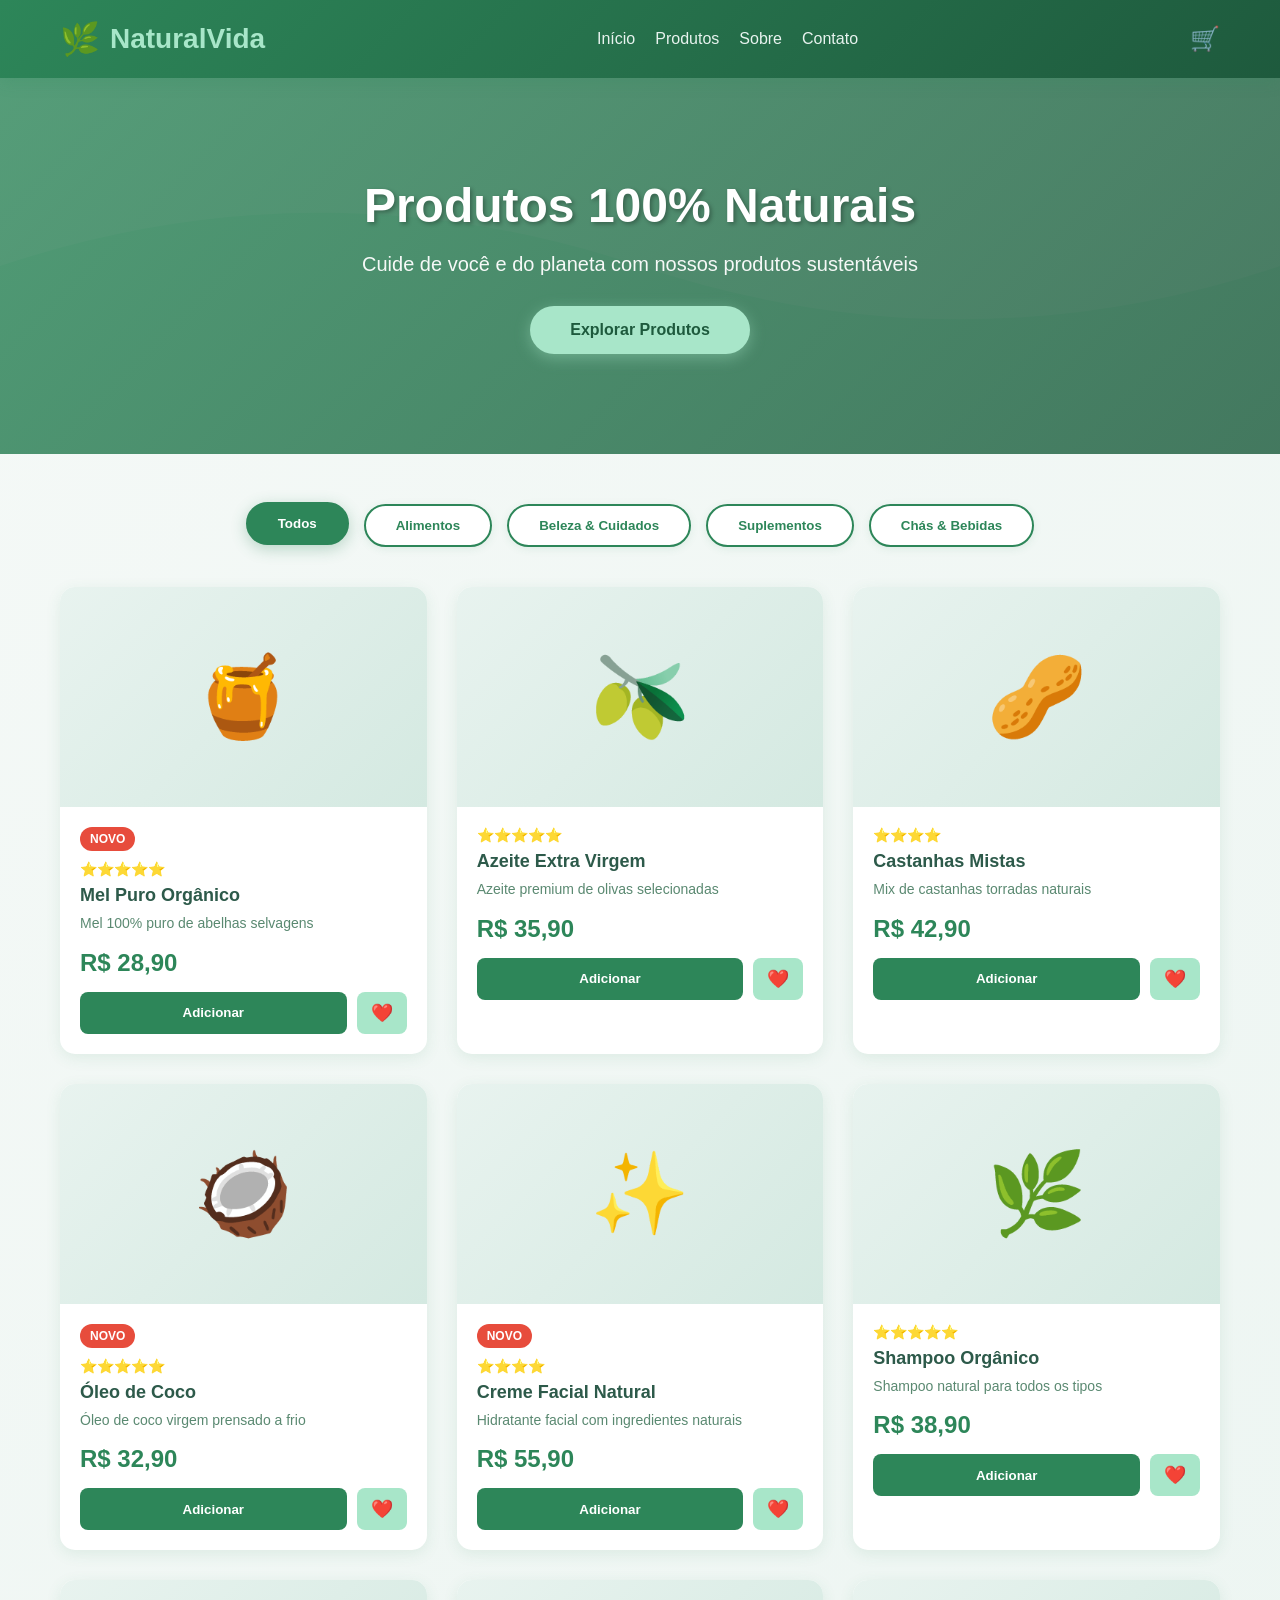
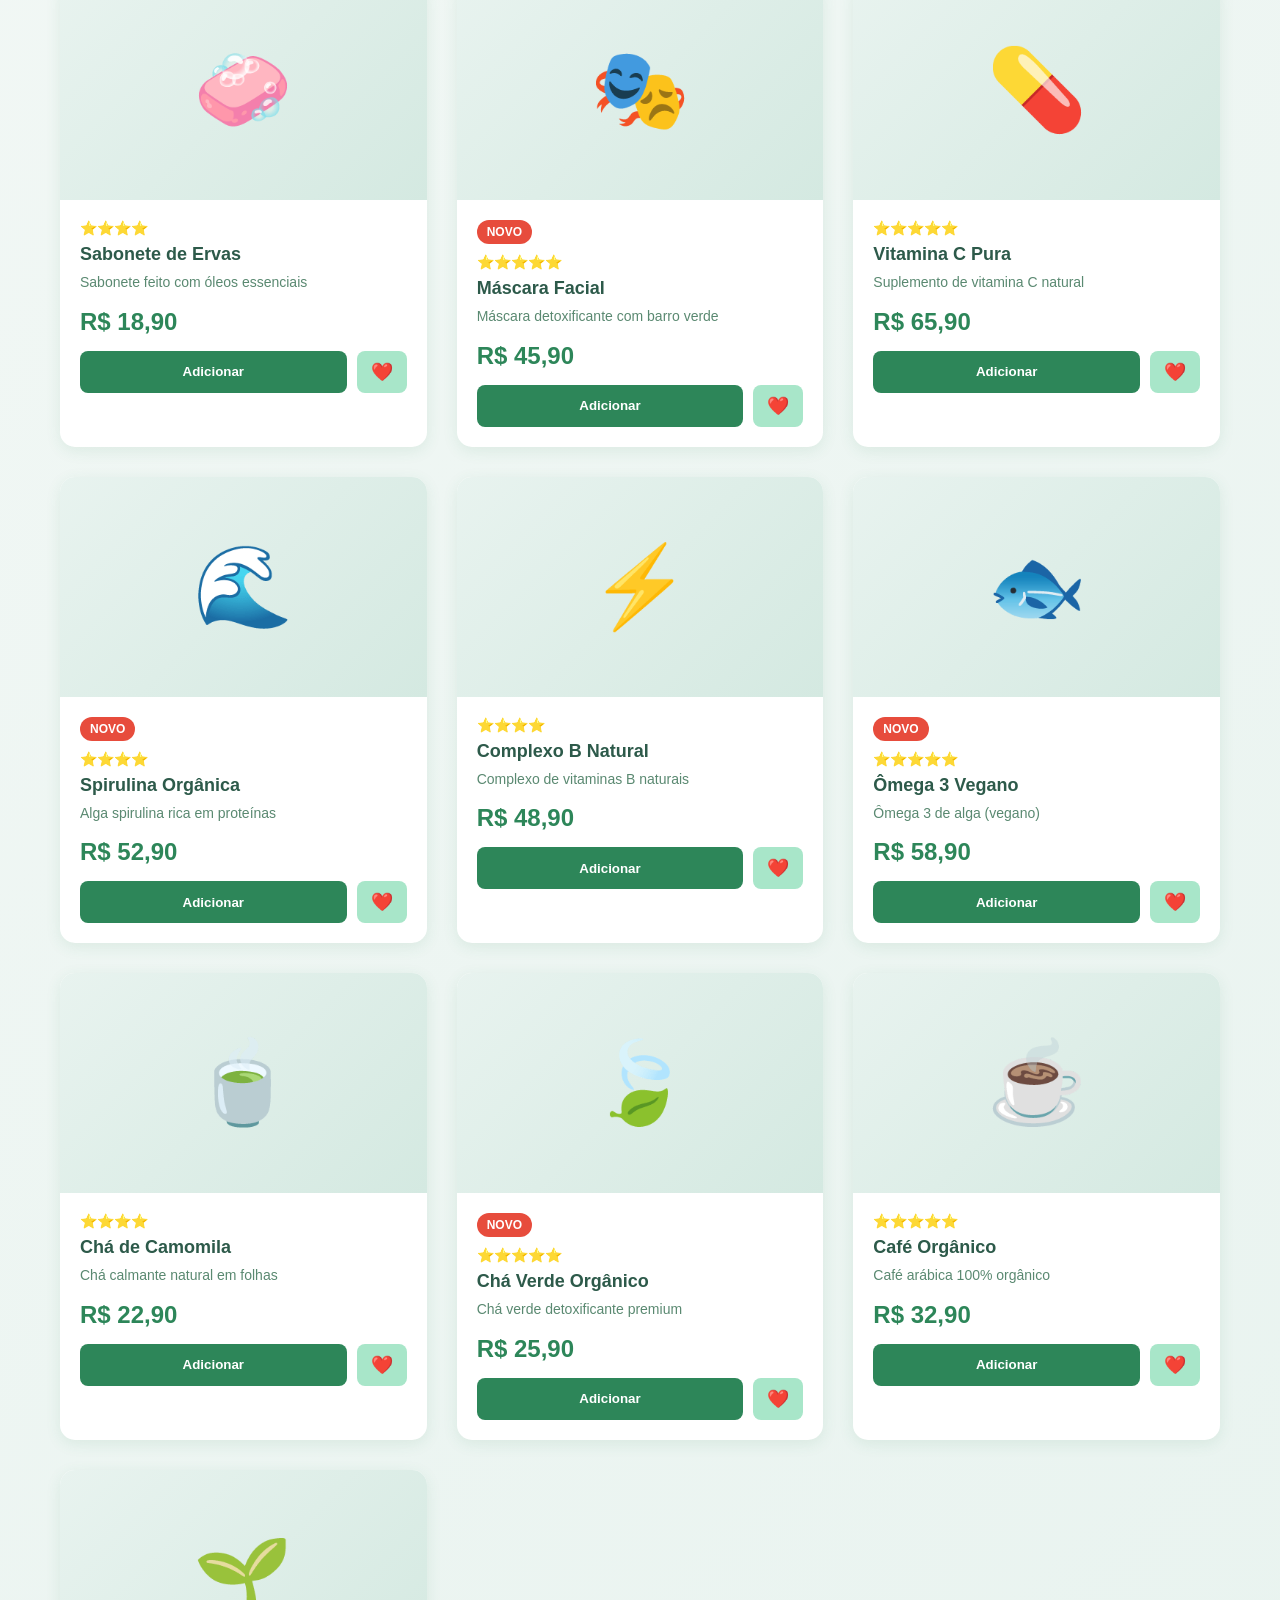
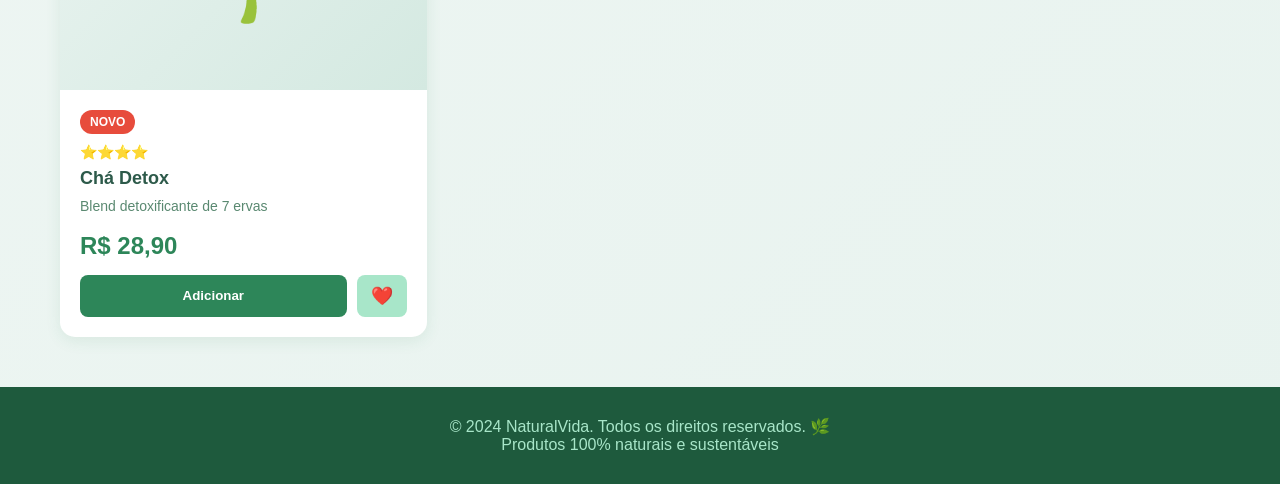
==== index.html @ 9b054f7f "a" ====
<!DOCTYPE html>
<html lang="pt-BR">
<head>
    <meta charset="UTF-8">
    <meta name="viewport" content="width=device-width, initial-scale=1.0">
    <title>NaturalVida - Produtos Naturais</title>
    <style>
        * {
            margin: 0;
            padding: 0;
            box-sizing: border-box;
        }

        body {
            font-family: 'Segoe UI', Tahoma, Geneva, Verdana, sans-serif;
            background: linear-gradient(135deg, #f5f9f7 0%, #e8f3ef 100%);
            color: #2d5a4a;
            min-height: 100vh;
        }

        header {
            background: linear-gradient(135deg, #2d8659 0%, #1e5a3d 100%);
            padding: 20px 0;
            box-shadow: 0 4px 15px rgba(45, 134, 89, 0.2);
            position: sticky;
            top: 0;
            z-index: 100;
        }

        .header-content {
            max-width: 1200px;
            margin: 0 auto;
            padding: 0 20px;
            display: flex;
            justify-content: space-between;
            align-items: center;
        }

        .logo {
            font-size: 28px;
            font-weight: bold;
            color: #a8e6c9;
            display: flex;
            align-items: center;
            gap: 10px;
        }

        .logo::before {
            content: "🌿";
            font-size: 32px;
        }

        .nav-links {
            display: flex;
            gap: 20px;
        }

        .nav-links a {
            color: #e8f3ef;
            text-decoration: none;
            transition: color 0.3s;
            font-weight: 500;
        }

        .nav-links a:hover {
            color: #a8e6c9;
        }

        .cart-icon {
            color: #a8e6c9;
            font-size: 24px;
            cursor: pointer;
            transition: transform 0.3s;
        }

        .cart-icon:hover {
            transform: scale(1.2);
        }

        .hero {
            background: linear-gradient(135deg, rgba(45, 134, 89, 0.8) 0%, rgba(30, 90, 61, 0.8) 100%), 
                        url('data:image/svg+xml,<svg xmlns="http://www.w3.org/2000/svg" viewBox="0 0 1200 600"><path fill="%23a8e6c955" d="M0 300 Q300 200 600 300 T1200 300 L1200 600 L0 600 Z"/></svg>');
            background-size: cover;
            background-position: center;
            padding: 100px 20px;
            text-align: center;
            color: white;
        }

        .hero h1 {
            font-size: 48px;
            margin-bottom: 20px;
            text-shadow: 2px 2px 4px rgba(0, 0, 0, 0.3);
        }

        .hero p {
            font-size: 20px;
            margin-bottom: 30px;
            opacity: 0.95;
        }

        .cta-button {
            background: #a8e6c9;
            color: #1e5a3d;
            border: none;
            padding: 15px 40px;
            font-size: 16px;
            border-radius: 50px;
            cursor: pointer;
            font-weight: bold;
            transition: all 0.3s;
            box-shadow: 0 4px 15px rgba(168, 230, 201, 0.4);
        }

        .cta-button:hover {
            transform: translateY(-2px);
            box-shadow: 0 6px 20px rgba(168, 230, 201, 0.6);
        }

        .categories {
            max-width: 1200px;
            margin: 50px auto;
            padding: 0 20px;
        }

        .category-tabs {
            display: flex;
            gap: 15px;
            margin-bottom: 40px;
            flex-wrap: wrap;
            justify-content: center;
        }

        .tab-button {
            background: white;
            border: 2px solid #2d8659;
            color: #2d8659;
            padding: 12px 30px;
            border-radius: 25px;
            cursor: pointer;
            font-weight: bold;
            transition: all 0.3s;
            box-shadow: 0 2px 8px rgba(45, 134, 89, 0.1);
        }

        .tab-button:hover,
        .tab-button.active {
            background: #2d8659;
            color: white;
            transform: translateY(-2px);
            box-shadow: 0 4px 15px rgba(45, 134, 89, 0.3);
        }

        .products-grid {
            display: grid;
            grid-template-columns: repeat(auto-fill, minmax(280px, 1fr));
            gap: 30px;
            animation: fadeIn 0.5s ease-in;
        }

        @keyframes fadeIn {
            from {
                opacity: 0;
                transform: translateY(20px);
            }
            to {
                opacity: 1;
                transform: translateY(0);
            }
        }

        .product-card {
            background: white;
            border-radius: 15px;
            overflow: hidden;
            box-shadow: 0 4px 15px rgba(45, 134, 89, 0.1);
            transition: all 0.3s;
            cursor: pointer;
        }

        .product-card:hover {
            transform: translateY(-8px);
            box-shadow: 0 8px 25px rgba(45, 134, 89, 0.2);
        }

        .product-image {
            width: 100%;
            height: 220px;
            background: linear-gradient(135deg, #e8f3ef 0%, #d4e9e1 100%);
            display: flex;
            align-items: center;
            justify-content: center;
            font-size: 80px;
            overflow: hidden;
        }

        .product-info {
            padding: 20px;
        }

        .product-name {
            font-size: 18px;
            font-weight: bold;
            color: #2d5a4a;
            margin-bottom: 8px;
        }

        .product-description {
            color: #5a8971;
            font-size: 14px;
            margin-bottom: 15px;
            line-height: 1.4;
        }

        .product-price {
            font-size: 24px;
            color: #2d8659;
            font-weight: bold;
            margin-bottom: 15px;
        }

        .product-footer {
            display: flex;
            gap: 10px;
        }

        .add-to-cart {
            flex: 1;
            background: #2d8659;
            color: white;
            border: none;
            padding: 10px;
            border-radius: 8px;
            cursor: pointer;
            font-weight: bold;
            transition: all 0.3s;
        }

        .add-to-cart:hover {
            background: #1e5a3d;
        }

        .wishlist-btn {
            width: 50px;
            background: #a8e6c9;
            color: #2d8659;
            border: none;
            padding: 10px;
            border-radius: 8px;
            cursor: pointer;
            font-size: 18px;
            transition: all 0.3s;
        }

        .wishlist-btn:hover {
            background: #2d8659;
            color: #a8e6c9;
        }

        .badge {
            background: #e74c3c;
            color: white;
            padding: 5px 10px;
            border-radius: 20px;
            font-size: 12px;
            font-weight: bold;
            display: inline-block;
            margin-bottom: 10px;
        }

        footer {
            background: #1e5a3d;
            color: #a8e6c9;
            text-align: center;
            padding: 30px 20px;
            margin-top: 50px;
        }

        .hidden {
            display: none;
        }

        .rating {
            color: #f39c12;
            font-size: 14px;
            margin-bottom: 8px;
        }
    </style>
</head>
<body>
    <header>
        <div class="header-content">
            <div class="logo">NaturalVida</div>
            <nav class="nav-links">
                <a href="#home">Início</a>
                <a href="#produtos">Produtos</a>
                <a href="#sobre">Sobre</a>
                <a href="#contato">Contato</a>
            </nav>
            <div class="cart-icon">🛒</div>
        </div>
    </header>

    <section class="hero" id="home">
        <h1>Produtos 100% Naturais</h1>
        <p>Cuide de você e do planeta com nossos produtos sustentáveis</p>
        <button class="cta-button" onclick="document.getElementById('produtos').scrollIntoView({behavior: 'smooth'})">Explorar Produtos</button>
    </section>

    <section class="categories" id="produtos">
        <div class="category-tabs">
            <button class="tab-button active" onclick="filtrarProdutos('todos')">Todos</button>
            <button class="tab-button" onclick="filtrarProdutos('alimentos')">Alimentos</button>
            <button class="tab-button" onclick="filtrarProdutos('beleza')">Beleza & Cuidados</button>
            <button class="tab-button" onclick="filtrarProdutos('suplementos')">Suplementos</button>
            <button class="tab-button" onclick="filtrarProdutos('chás')">Chás & Bebidas</button>
        </div>

        <div class="products-grid" id="productsGrid">
            <!-- Produtos serão inseridos aqui via JavaScript -->
        </div>
    </section>

    <footer>
        <p>&copy; 2024 NaturalVida. Todos os direitos reservados. 🌿</p>
        <p>Produtos 100% naturais e sustentáveis</p>
    </footer>

    <script>
        const produtos = [
            { id: 1, nome: 'Mel Puro Orgânico', categoria: 'alimentos', preco: 'R$ 28,90', emoji: '🍯', descricao: 'Mel 100% puro de abelhas selvagens', novo: true, rating: '⭐⭐⭐⭐⭐' },
            { id: 2, nome: 'Azeite Extra Virgem', categoria: 'alimentos', preco: 'R$ 35,90', emoji: '🫒', descricao: 'Azeite premium de olivas selecionadas', novo: false, rating: '⭐⭐⭐⭐⭐' },
            { id: 3, nome: 'Castanhas Mistas', categoria: 'alimentos', preco: 'R$ 42,90', emoji: '🥜', descricao: 'Mix de castanhas torradas naturais', novo: false, rating: '⭐⭐⭐⭐' },
            { id: 4, nome: 'Óleo de Coco', categoria: 'alimentos', preco: 'R$ 32,90', emoji: '🥥', descricao: 'Óleo de coco virgem prensado a frio', novo: true, rating: '⭐⭐⭐⭐⭐' },
            
            { id: 5, nome: 'Creme Facial Natural', categoria: 'beleza', preco: 'R$ 55,90', emoji: '✨', descricao: 'Hidratante facial com ingredientes naturais', novo: true, rating: '⭐⭐⭐⭐' },
            { id: 6, nome: 'Shampoo Orgânico', categoria: 'beleza', preco: 'R$ 38,90', emoji: '🌿', descricao: 'Shampoo natural para todos os tipos', novo: false, rating: '⭐⭐⭐⭐⭐' },
            { id: 7, nome: 'Sabonete de Ervas', categoria: 'beleza', preco: 'R$ 18,90', emoji: '🧼', descricao: 'Sabonete feito com óleos essenciais', novo: false, rating: '⭐⭐⭐⭐' },
            { id: 8, nome: 'Máscara Facial', categoria: 'beleza', preco: 'R$ 45,90', emoji: '🎭', descricao: 'Máscara detoxificante com barro verde', novo: true, rating: '⭐⭐⭐⭐⭐' },
            
            { id: 9, nome: 'Vitamina C Pura', categoria: 'suplementos', preco: 'R$ 65,90', emoji: '💊', descricao: 'Suplemento de vitamina C natural', novo: false, rating: '⭐⭐⭐⭐⭐' },
            { id: 10, nome: 'Spirulina Orgânica', categoria: 'suplementos', preco: 'R$ 52,90', emoji: '🌊', descricao: 'Alga spirulina rica em proteínas', novo: true, rating: '⭐⭐⭐⭐' },
            { id: 11, nome: 'Complexo B Natural', categoria: 'suplementos', preco: 'R$ 48,90', emoji: '⚡', descricao: 'Complexo de vitaminas B naturais', novo: false, rating: '⭐⭐⭐⭐' },
            { id: 12, nome: 'Ômega 3 Vegano', categoria: 'suplementos', preco: 'R$ 58,90', emoji: '🐟', descricao: 'Ômega 3 de alga (vegano)', novo: true, rating: '⭐⭐⭐⭐⭐' },
            
            { id: 13, nome: 'Chá de Camomila', categoria: 'chás', preco: 'R$ 22,90', emoji: '🍵', descricao: 'Chá calmante natural em folhas', novo: false, rating: '⭐⭐⭐⭐' },
            { id: 14, nome: 'Chá Verde Orgânico', categoria: 'chás', preco: 'R$ 25,90', emoji: '🍃', descricao: 'Chá verde detoxificante premium', novo: true, rating: '⭐⭐⭐⭐⭐' },
            { id: 15, nome: 'Café Orgânico', categoria: 'chás', preco: 'R$ 32,90', emoji: '☕', descricao: 'Café arábica 100% orgânico', novo: false, rating: '⭐⭐⭐⭐⭐' },
            { id: 16, nome: 'Chá Detox', categoria: 'chás', preco: 'R$ 28,90', emoji: '🌱', descricao: 'Blend detoxificante de 7 ervas', novo: true, rating: '⭐⭐⭐⭐' },
        ];

        let categoriaAtiva = 'todos';

        function renderizarProdutos(produtos) {
            const grid = document.getElementById('productsGrid');
            grid.innerHTML = produtos.map(produto => `
                <div class="product-card">
                    <div class="product-image">${produto.emoji}</div>
                    <div class="product-info">
                        ${produto.novo ? '<span class="badge">NOVO</span>' : ''}
                        <div class="rating">${produto.rating}</div>
                        <div class="product-name">${produto.nome}</div>
                        <div class="product-description">${produto.descricao}</div>
                        <div class="product-price">${produto.preco}</div>
                        <div class="product-footer">
                            <button class="add-to-cart" onclick="adicionarCarrinho('${produto.nome}')">Adicionar</button>
                            <button class="wishlist-btn" onclick="adicionarFavorito('${produto.nome}')">❤️</button>
                        </div>
                    </div>
                </div>
            `).join('');
        }

        function filtrarProdutos(categoria) {
            categoriaAtiva = categoria;
            
            document.querySelectorAll('.tab-button').forEach(btn => btn.classList.remove('active'));
            event.target.classList.add('active');
            
            const filtrados = categoria === 'todos' ? produtos : produtos.filter(p => p.categoria === categoria);
            renderizarProdutos(filtrados);
        }

        function adicionarCarrinho(nome) {
            alert(`✅ ${nome} adicionado ao carrinho!`);
        }

        function adicionarFavorito(nome) {
            alert(`❤️ ${nome} adicionado aos favoritos!`);
        }

        // Renderizar produtos ao carregar a página
        renderizarProdutos(produtos);
    </script>
</body>
</html>
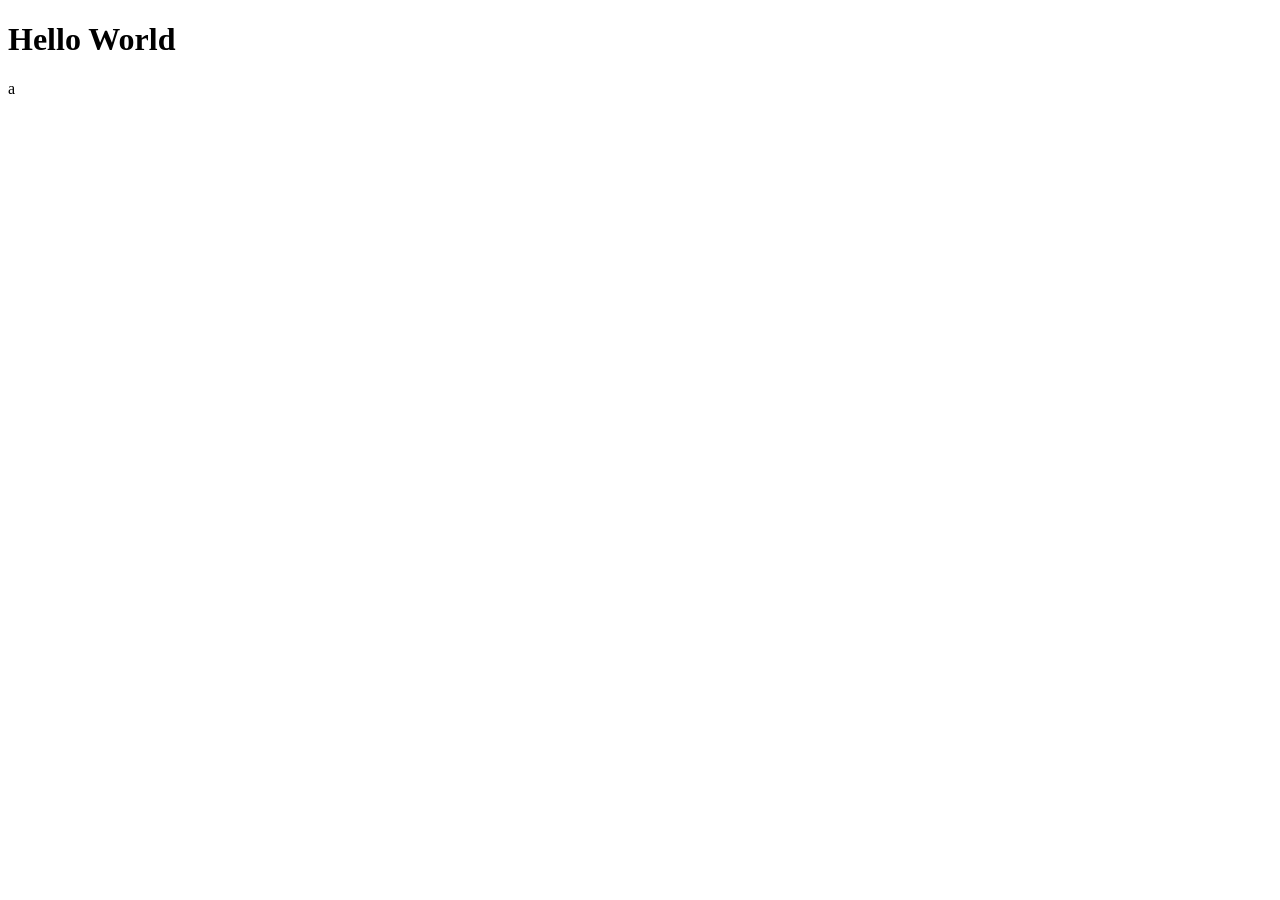
==== commit 4244d856: "b" ====
--- a/index.html
+++ b/index.html
@@ -1,396 +1,11 @@
 <!DOCTYPE html>
-<html lang="pt-BR">
+<html lang="en">
 <head>
     <meta charset="UTF-8">
     <meta name="viewport" content="width=device-width, initial-scale=1.0">
-    <title>NaturalVida - Produtos Naturais</title>
-    <style>
-        * {
-            margin: 0;
-            padding: 0;
-            box-sizing: border-box;
-        }
-
-        body {
-            font-family: 'Segoe UI', Tahoma, Geneva, Verdana, sans-serif;
-            background: linear-gradient(135deg, #f5f9f7 0%, #e8f3ef 100%);
-            color: #2d5a4a;
-            min-height: 100vh;
-        }
-
-        header {
-            background: linear-gradient(135deg, #2d8659 0%, #1e5a3d 100%);
-            padding: 20px 0;
-            box-shadow: 0 4px 15px rgba(45, 134, 89, 0.2);
-            position: sticky;
-            top: 0;
-            z-index: 100;
-        }
-
-        .header-content {
-            max-width: 1200px;
-            margin: 0 auto;
-            padding: 0 20px;
-            display: flex;
-            justify-content: space-between;
-            align-items: center;
-        }
-
-        .logo {
-            font-size: 28px;
-            font-weight: bold;
-            color: #a8e6c9;
-            display: flex;
-            align-items: center;
-            gap: 10px;
-        }
-
-        .logo::before {
-            content: "🌿";
-            font-size: 32px;
-        }
-
-        .nav-links {
-            display: flex;
-            gap: 20px;
-        }
-
-        .nav-links a {
-            color: #e8f3ef;
-            text-decoration: none;
-            transition: color 0.3s;
-            font-weight: 500;
-        }
-
-        .nav-links a:hover {
-            color: #a8e6c9;
-        }
-
-        .cart-icon {
-            color: #a8e6c9;
-            font-size: 24px;
-            cursor: pointer;
-            transition: transform 0.3s;
-        }
-
-        .cart-icon:hover {
-            transform: scale(1.2);
-        }
-
-        .hero {
-            background: linear-gradient(135deg, rgba(45, 134, 89, 0.8) 0%, rgba(30, 90, 61, 0.8) 100%), 
-                        url('data:image/svg+xml,<svg xmlns="http://www.w3.org/2000/svg" viewBox="0 0 1200 600"><path fill="%23a8e6c955" d="M0 300 Q300 200 600 300 T1200 300 L1200 600 L0 600 Z"/></svg>');
-            background-size: cover;
-            background-position: center;
-            padding: 100px 20px;
-            text-align: center;
-            color: white;
-        }
-
-        .hero h1 {
-            font-size: 48px;
-            margin-bottom: 20px;
-            text-shadow: 2px 2px 4px rgba(0, 0, 0, 0.3);
-        }
-
-        .hero p {
-            font-size: 20px;
-            margin-bottom: 30px;
-            opacity: 0.95;
-        }
-
-        .cta-button {
-            background: #a8e6c9;
-            color: #1e5a3d;
-            border: none;
-            padding: 15px 40px;
-            font-size: 16px;
-            border-radius: 50px;
-            cursor: pointer;
-            font-weight: bold;
-            transition: all 0.3s;
-            box-shadow: 0 4px 15px rgba(168, 230, 201, 0.4);
-        }
-
-        .cta-button:hover {
-            transform: translateY(-2px);
-            box-shadow: 0 6px 20px rgba(168, 230, 201, 0.6);
-        }
-
-        .categories {
-            max-width: 1200px;
-            margin: 50px auto;
-            padding: 0 20px;
-        }
-
-        .category-tabs {
-            display: flex;
-            gap: 15px;
-            margin-bottom: 40px;
-            flex-wrap: wrap;
-            justify-content: center;
-        }
-
-        .tab-button {
-            background: white;
-            border: 2px solid #2d8659;
-            color: #2d8659;
-            padding: 12px 30px;
-            border-radius: 25px;
-            cursor: pointer;
-            font-weight: bold;
-            transition: all 0.3s;
-            box-shadow: 0 2px 8px rgba(45, 134, 89, 0.1);
-        }
-
-        .tab-button:hover,
-        .tab-button.active {
-            background: #2d8659;
-            color: white;
-            transform: translateY(-2px);
-            box-shadow: 0 4px 15px rgba(45, 134, 89, 0.3);
-        }
-
-        .products-grid {
-            display: grid;
-            grid-template-columns: repeat(auto-fill, minmax(280px, 1fr));
-            gap: 30px;
-            animation: fadeIn 0.5s ease-in;
-        }
-
-        @keyframes fadeIn {
-            from {
-                opacity: 0;
-                transform: translateY(20px);
-            }
-            to {
-                opacity: 1;
-                transform: translateY(0);
-            }
-        }
-
-        .product-card {
-            background: white;
-            border-radius: 15px;
-            overflow: hidden;
-            box-shadow: 0 4px 15px rgba(45, 134, 89, 0.1);
-            transition: all 0.3s;
-            cursor: pointer;
-        }
-
-        .product-card:hover {
-            transform: translateY(-8px);
-            box-shadow: 0 8px 25px rgba(45, 134, 89, 0.2);
-        }
-
-        .product-image {
-            width: 100%;
-            height: 220px;
-            background: linear-gradient(135deg, #e8f3ef 0%, #d4e9e1 100%);
-            display: flex;
-            align-items: center;
-            justify-content: center;
-            font-size: 80px;
-            overflow: hidden;
-        }
-
-        .product-info {
-            padding: 20px;
-        }
-
-        .product-name {
-            font-size: 18px;
-            font-weight: bold;
-            color: #2d5a4a;
-            margin-bottom: 8px;
-        }
-
-        .product-description {
-            color: #5a8971;
-            font-size: 14px;
-            margin-bottom: 15px;
-            line-height: 1.4;
-        }
-
-        .product-price {
-            font-size: 24px;
-            color: #2d8659;
-            font-weight: bold;
-            margin-bottom: 15px;
-        }
-
-        .product-footer {
-            display: flex;
-            gap: 10px;
-        }
-
-        .add-to-cart {
-            flex: 1;
-            background: #2d8659;
-            color: white;
-            border: none;
-            padding: 10px;
-            border-radius: 8px;
-            cursor: pointer;
-            font-weight: bold;
-            transition: all 0.3s;
-        }
-
-        .add-to-cart:hover {
-            background: #1e5a3d;
-        }
-
-        .wishlist-btn {
-            width: 50px;
-            background: #a8e6c9;
-            color: #2d8659;
-            border: none;
-            padding: 10px;
-            border-radius: 8px;
-            cursor: pointer;
-            font-size: 18px;
-            transition: all 0.3s;
-        }
-
-        .wishlist-btn:hover {
-            background: #2d8659;
-            color: #a8e6c9;
-        }
-
-        .badge {
-            background: #e74c3c;
-            color: white;
-            padding: 5px 10px;
-            border-radius: 20px;
-            font-size: 12px;
-            font-weight: bold;
-            display: inline-block;
-            margin-bottom: 10px;
-        }
-
-        footer {
-            background: #1e5a3d;
-            color: #a8e6c9;
-            text-align: center;
-            padding: 30px 20px;
-            margin-top: 50px;
-        }
-
-        .hidden {
-            display: none;
-        }
-
-        .rating {
-            color: #f39c12;
-            font-size: 14px;
-            margin-bottom: 8px;
-        }
-    </style>
+    <title>Document</title>
 </head>
 <body>
-    <header>
-        <div class="header-content">
-            <div class="logo">NaturalVida</div>
-            <nav class="nav-links">
-                <a href="#home">Início</a>
-                <a href="#produtos">Produtos</a>
-                <a href="#sobre">Sobre</a>
-                <a href="#contato">Contato</a>
-            </nav>
-            <div class="cart-icon">🛒</div>
-        </div>
-    </header>
-
-    <section class="hero" id="home">
-        <h1>Produtos 100% Naturais</h1>
-        <p>Cuide de você e do planeta com nossos produtos sustentáveis</p>
-        <button class="cta-button" onclick="document.getElementById('produtos').scrollIntoView({behavior: 'smooth'})">Explorar Produtos</button>
-    </section>
-
-    <section class="categories" id="produtos">
-        <div class="category-tabs">
-            <button class="tab-button active" onclick="filtrarProdutos('todos')">Todos</button>
-            <button class="tab-button" onclick="filtrarProdutos('alimentos')">Alimentos</button>
-            <button class="tab-button" onclick="filtrarProdutos('beleza')">Beleza & Cuidados</button>
-            <button class="tab-button" onclick="filtrarProdutos('suplementos')">Suplementos</button>
-            <button class="tab-button" onclick="filtrarProdutos('chás')">Chás & Bebidas</button>
-        </div>
-
-        <div class="products-grid" id="productsGrid">
-            <!-- Produtos serão inseridos aqui via JavaScript -->
-        </div>
-    </section>
-
-    <footer>
-        <p>&copy; 2024 NaturalVida. Todos os direitos reservados. 🌿</p>
-        <p>Produtos 100% naturais e sustentáveis</p>
-    </footer>
-
-    <script>
-        const produtos = [
-            { id: 1, nome: 'Mel Puro Orgânico', categoria: 'alimentos', preco: 'R$ 28,90', emoji: '🍯', descricao: 'Mel 100% puro de abelhas selvagens', novo: true, rating: '⭐⭐⭐⭐⭐' },
-            { id: 2, nome: 'Azeite Extra Virgem', categoria: 'alimentos', preco: 'R$ 35,90', emoji: '🫒', descricao: 'Azeite premium de olivas selecionadas', novo: false, rating: '⭐⭐⭐⭐⭐' },
-            { id: 3, nome: 'Castanhas Mistas', categoria: 'alimentos', preco: 'R$ 42,90', emoji: '🥜', descricao: 'Mix de castanhas torradas naturais', novo: false, rating: '⭐⭐⭐⭐' },
-            { id: 4, nome: 'Óleo de Coco', categoria: 'alimentos', preco: 'R$ 32,90', emoji: '🥥', descricao: 'Óleo de coco virgem prensado a frio', novo: true, rating: '⭐⭐⭐⭐⭐' },
-            
-            { id: 5, nome: 'Creme Facial Natural', categoria: 'beleza', preco: 'R$ 55,90', emoji: '✨', descricao: 'Hidratante facial com ingredientes naturais', novo: true, rating: '⭐⭐⭐⭐' },
-            { id: 6, nome: 'Shampoo Orgânico', categoria: 'beleza', preco: 'R$ 38,90', emoji: '🌿', descricao: 'Shampoo natural para todos os tipos', novo: false, rating: '⭐⭐⭐⭐⭐' },
-            { id: 7, nome: 'Sabonete de Ervas', categoria: 'beleza', preco: 'R$ 18,90', emoji: '🧼', descricao: 'Sabonete feito com óleos essenciais', novo: false, rating: '⭐⭐⭐⭐' },
-            { id: 8, nome: 'Máscara Facial', categoria: 'beleza', preco: 'R$ 45,90', emoji: '🎭', descricao: 'Máscara detoxificante com barro verde', novo: true, rating: '⭐⭐⭐⭐⭐' },
-            
-            { id: 9, nome: 'Vitamina C Pura', categoria: 'suplementos', preco: 'R$ 65,90', emoji: '💊', descricao: 'Suplemento de vitamina C natural', novo: false, rating: '⭐⭐⭐⭐⭐' },
-            { id: 10, nome: 'Spirulina Orgânica', categoria: 'suplementos', preco: 'R$ 52,90', emoji: '🌊', descricao: 'Alga spirulina rica em proteínas', novo: true, rating: '⭐⭐⭐⭐' },
-            { id: 11, nome: 'Complexo B Natural', categoria: 'suplementos', preco: 'R$ 48,90', emoji: '⚡', descricao: 'Complexo de vitaminas B naturais', novo: false, rating: '⭐⭐⭐⭐' },
-            { id: 12, nome: 'Ômega 3 Vegano', categoria: 'suplementos', preco: 'R$ 58,90', emoji: '🐟', descricao: 'Ômega 3 de alga (vegano)', novo: true, rating: '⭐⭐⭐⭐⭐' },
-            
-            { id: 13, nome: 'Chá de Camomila', categoria: 'chás', preco: 'R$ 22,90', emoji: '🍵', descricao: 'Chá calmante natural em folhas', novo: false, rating: '⭐⭐⭐⭐' },
-            { id: 14, nome: 'Chá Verde Orgânico', categoria: 'chás', preco: 'R$ 25,90', emoji: '🍃', descricao: 'Chá verde detoxificante premium', novo: true, rating: '⭐⭐⭐⭐⭐' },
-            { id: 15, nome: 'Café Orgânico', categoria: 'chás', preco: 'R$ 32,90', emoji: '☕', descricao: 'Café arábica 100% orgânico', novo: false, rating: '⭐⭐⭐⭐⭐' },
-            { id: 16, nome: 'Chá Detox', categoria: 'chás', preco: 'R$ 28,90', emoji: '🌱', descricao: 'Blend detoxificante de 7 ervas', novo: true, rating: '⭐⭐⭐⭐' },
-        ];
-
-        let categoriaAtiva = 'todos';
-
-        function renderizarProdutos(produtos) {
-            const grid = document.getElementById('productsGrid');
-            grid.innerHTML = produtos.map(produto => `
-                <div class="product-card">
-                    <div class="product-image">${produto.emoji}</div>
-                    <div class="product-info">
-                        ${produto.novo ? '<span class="badge">NOVO</span>' : ''}
-                        <div class="rating">${produto.rating}</div>
-                        <div class="product-name">${produto.nome}</div>
-                        <div class="product-description">${produto.descricao}</div>
-                        <div class="product-price">${produto.preco}</div>
-                        <div class="product-footer">
-                            <button class="add-to-cart" onclick="adicionarCarrinho('${produto.nome}')">Adicionar</button>
-                            <button class="wishlist-btn" onclick="adicionarFavorito('${produto.nome}')">❤️</button>
-                        </div>
-                    </div>
-                </div>
-            `).join('');
-        }
-
-        function filtrarProdutos(categoria) {
-            categoriaAtiva = categoria;
-            
-            document.querySelectorAll('.tab-button').forEach(btn => btn.classList.remove('active'));
-            event.target.classList.add('active');
-            
-            const filtrados = categoria === 'todos' ? produtos : produtos.filter(p => p.categoria === categoria);
-            renderizarProdutos(filtrados);
-        }
-
-        function adicionarCarrinho(nome) {
-            alert(`✅ ${nome} adicionado ao carrinho!`);
-        }
-
-        function adicionarFavorito(nome) {
-            alert(`❤️ ${nome} adicionado aos favoritos!`);
-        }
-
-        // Renderizar produtos ao carregar a página
-        renderizarProdutos(produtos);
-    </script>
+    <h1>Hello World</h1>
 </body>
-</html>+</html>a
